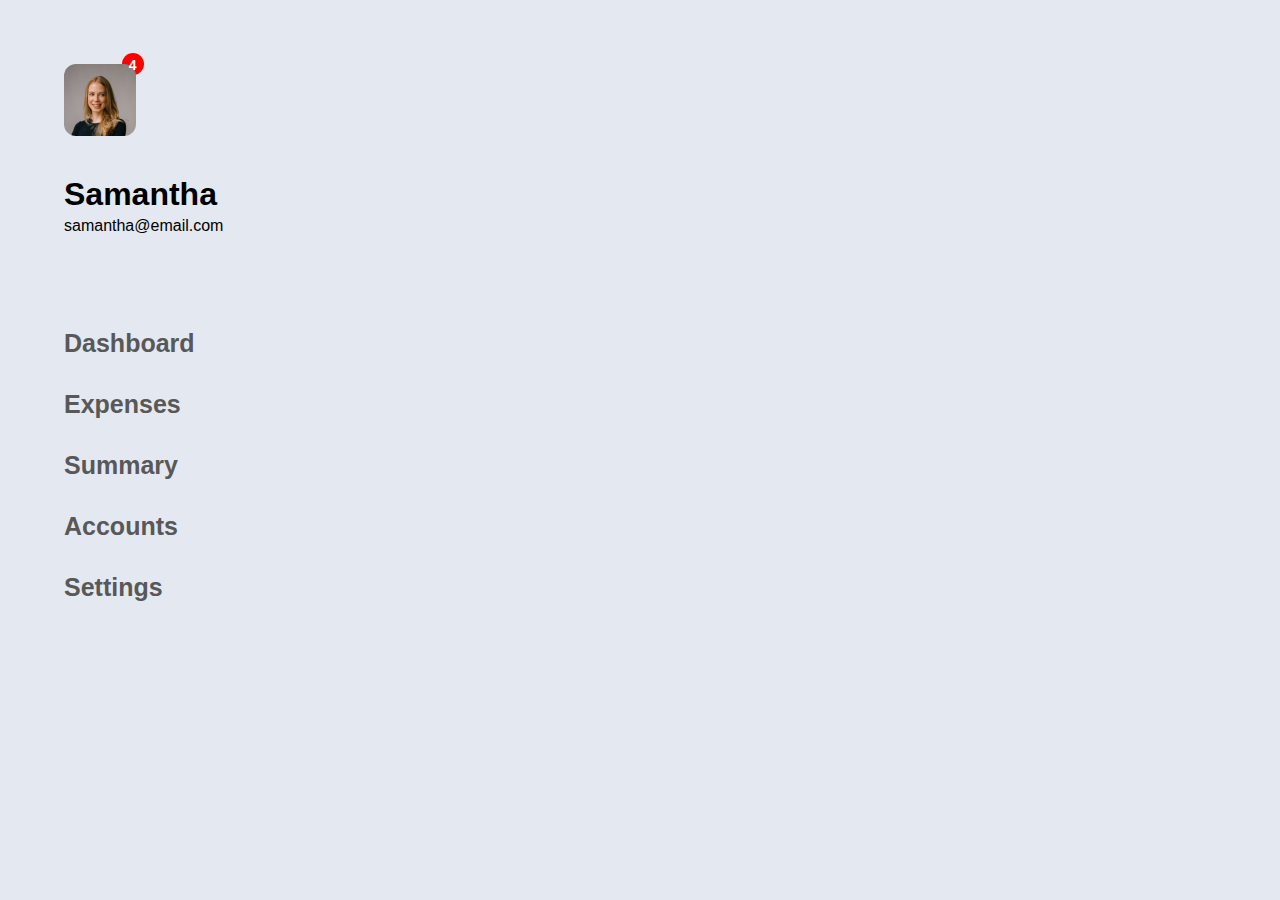
==== dashboard.html @ e0177dc8 "Merge branch 'main' into Dashboard-page-Afonso" ====
<!DOCTYPE html>
<html lang="en">
  <head>
    <meta charset="UTF-8" />
    <meta name="viewport" content="width=device-width, initial-scale=1.0" />
    <link rel="stylesheet" href="css/style.css" />
    <link rel="stylesheet" href="css/utilis.css" />
    <link rel="stylesheet" href="css/dashboard.css" />
    <link rel="preconnect" href="https://fonts.googleapis.com" />
    <link rel="preconnect" href="https://fonts.gstatic.com" crossorigin />
    <link
      href="https://fonts.googleapis.com/css2?family=Poppins:ital,wght@0,100;0,200;0,300;0,400;0,500;0,600;0,700;0,800;0,900;1,100;1,200;1,300;1,400;1,500;1,600;1,700;1,800;1,900&display=swap"
      rel="stylesheet"
    />
    <title>Document</title>
  </head>
  <body>
    <main class="main">
      <div class="menu">
        <img src="img/Bitmap.png" class="img-sama" />
        <div class="bola-menu">
          <p class="p-4">4</p>
        </div>
        <h1>Samantha</h1>
        <p class="email-sama">samantha@email.com</p>
        <nav class="nav-coluna">
          <ul>
            <li><a href="#home" class="dashboard-a">Dashboard</a></li>
            <li><a href="#sobre">Expenses</a></li>
            <li><a href="#servicos">Summary</a></li>
            <li><a href="#contato">Accounts</a></li>
            <li><a href="#contato">Settings</a></li>
          </ul>
        </nav>
      </div>
      <div class="main-page">
        <div class="main-left"></div>
        <div class="main-right"></div>
      </div>
    </main>
  </body>
</html>
---- css/style.css ----
body {
  margin: 0;
  padding: 0;
}
---- css/utilis.css ----
/* FONT SIZES */

.font-36px {
  font-size: 36px;
}

.font-20px {
  font-size: 20px;
}

.font-16px {
  font-size: 16px;
}

.font-14px {
  font-size: 14px;
}

/* FONT WEIGHTS */

.font-w400 {
  font-weight: 400;
}
.flex {
  display: flex;
}

.column {
  flex-direction: column;
}

.hover-btn:hover {
  transition: 0.3s;
  cursor: pointer;
  background-color: rgb(32, 32, 32);
}

.hover-social:hover {
  transform: scale(1.1);
  transition: 0.5s;
  cursor: pointer;
  border: 0.1px solid black;
  background-color: #e9f3ff;
}
/* TEXT COLORS */

.color-black {
  color: #0c1421;
}

.color-dark-grey {
  color: #313957;
}

.color-grey {
  color: #294957;
}

.color-light-grey {
  color: #959cb6;
}

.color-lighter-grey {
  color: #8897ad;
}

.color-white {
  color: #fff;
}
---- css/dashboard.css ----
html {
  background-color: #e4e8f1;
}

body {
  font-family: Arial, sans-serif;
}

.bola-menu {
  height: 22px;
  background-color: red;
  width: 22px;
  border-radius: 50%;
  font-size: 14px;
  font-weight: 600;
  margin-top: -70%;
  margin-left: 40%;
  margin-bottom: 70%;
}

.p-4 {
  color: white;
  text-align: center;
  padding-top: 4px;
}

.email-sama {
  margin-top: -12%;
}

.img-sama {
  border-radius: 12px;
}

.menu {
  margin-left: 5%;
  margin-top: 5%;
  max-width: 144px;
}

.nav-coluna {
  width: 200px;
  margin-top: 65%;
}

.nav-coluna ul {
  list-style-type: none;
  padding: 0;
  margin: 0;
}

.nav-coluna li {
  margin: 10px 0;
}

.nav-coluna a {
  text-decoration: none;
  color: #585858;
  display: block;
  transition: background-color 0.3s;
  font-size: 25px;
  font-weight: 600;
  margin-top: 32px;
}

.nav-coluna a:hover {
  color: black;
}
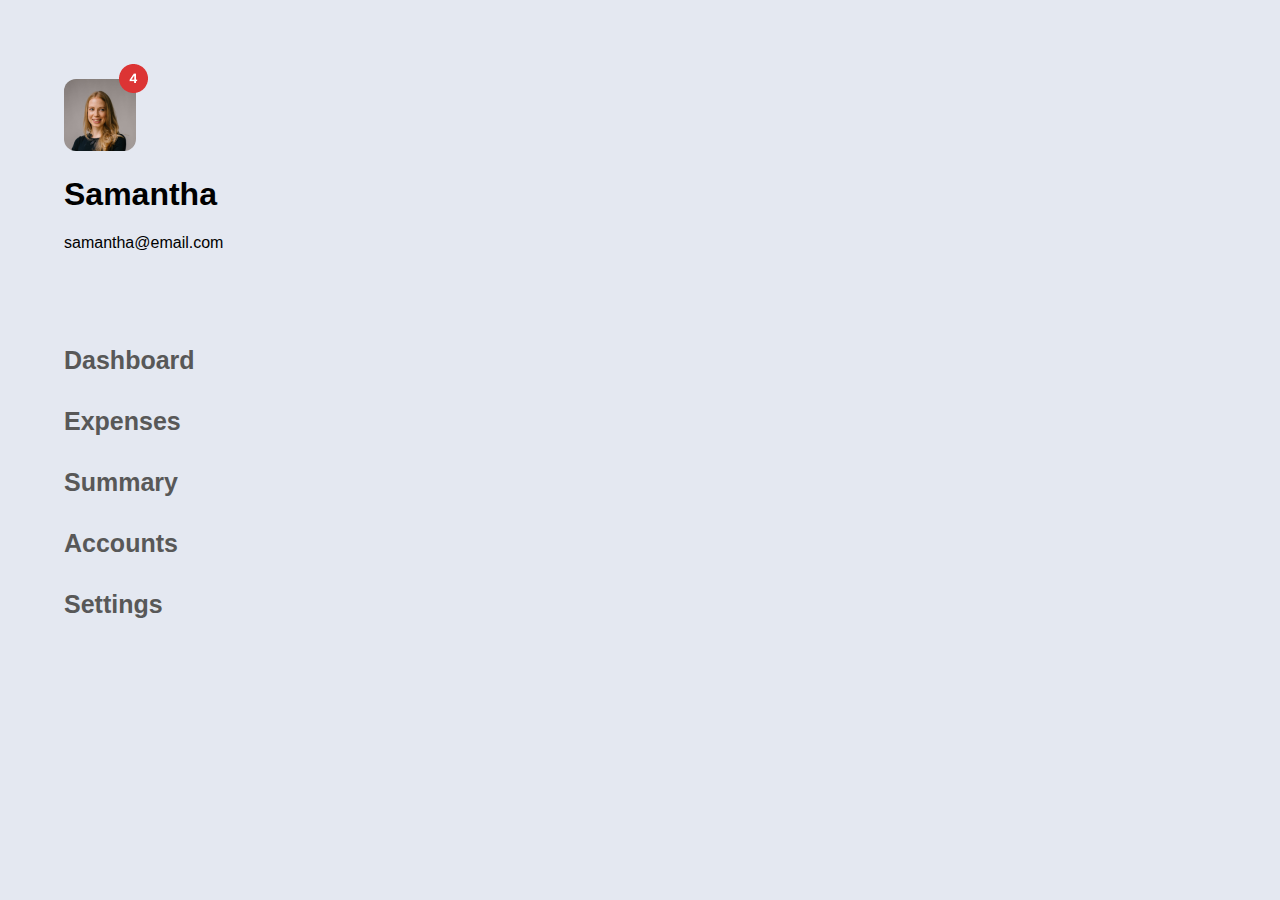
==== commit 011e72ae: "new-nav" ====
--- a/dashboard.html
+++ b/dashboard.html
@@ -18,9 +18,7 @@
     <main class="main">
       <div class="menu">
         <img src="img/Bitmap.png" class="img-sama" />
-        <div class="bola-menu">
-          <p class="p-4">4</p>
-        </div>
+        <img src="img/Notifications.png" class="notifications" />
         <h1>Samantha</h1>
         <p class="email-sama">samantha@email.com</p>
         <nav class="nav-coluna">
--- a/css/dashboard.css
+++ b/css/dashboard.css
@@ -6,26 +6,9 @@
   font-family: Arial, sans-serif;
 }
 
-.bola-menu {
-  height: 22px;
-  background-color: red;
-  width: 22px;
-  border-radius: 50%;
-  font-size: 14px;
-  font-weight: 600;
-  margin-top: -70%;
-  margin-left: 40%;
-  margin-bottom: 70%;
-}
-
-.p-4 {
-  color: white;
-  text-align: center;
-  padding-top: 4px;
-}
-
-.email-sama {
-  margin-top: -12%;
+.notifications {
+  margin-bottom: 40%;
+  margin-left: -15%;
 }
 
 .img-sama {
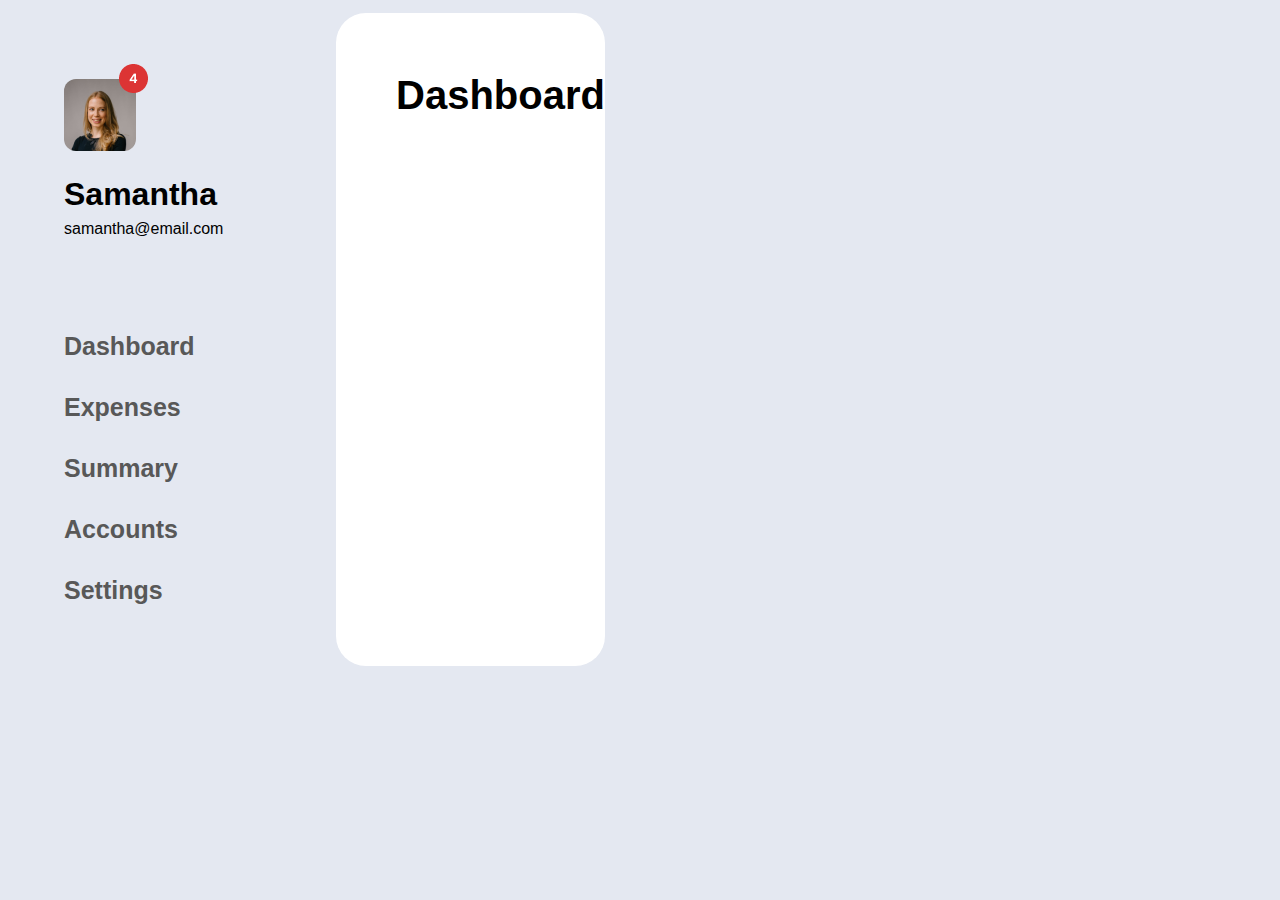
==== commit e5d5be96: "TERMINEI A VAV" ====
--- a/dashboard.html
+++ b/dashboard.html
@@ -32,6 +32,7 @@
         </nav>
       </div>
       <div class="main-page">
+        <h1 class="tit-mmain-page">Dashboard</h1>
         <div class="main-left"></div>
         <div class="main-right"></div>
       </div>
--- a/css/dashboard.css
+++ b/css/dashboard.css
@@ -9,6 +9,20 @@
 .notifications {
   margin-bottom: 40%;
   margin-left: -15%;
+}
+
+.main {
+  display: flex;
+}
+
+.p-4 {
+  color: white;
+  text-align: center;
+  padding-top: 4px;
+}
+
+.email-sama {
+  margin-top: -10%;
 }
 
 .img-sama {
@@ -49,3 +63,18 @@
 .nav-coluna a:hover {
   color: black;
 }
+
+.main-page {
+  background-color: white;
+  margin-left: 10%;
+  margin-top: 1%;
+  margin-bottom: -4%;
+  border-radius: 30px;
+}
+
+.tit-mmain-page {
+  font-size: 40px;
+  font-weight: 600;
+  margin-top: 60px;
+  margin-left: 60px;
+}
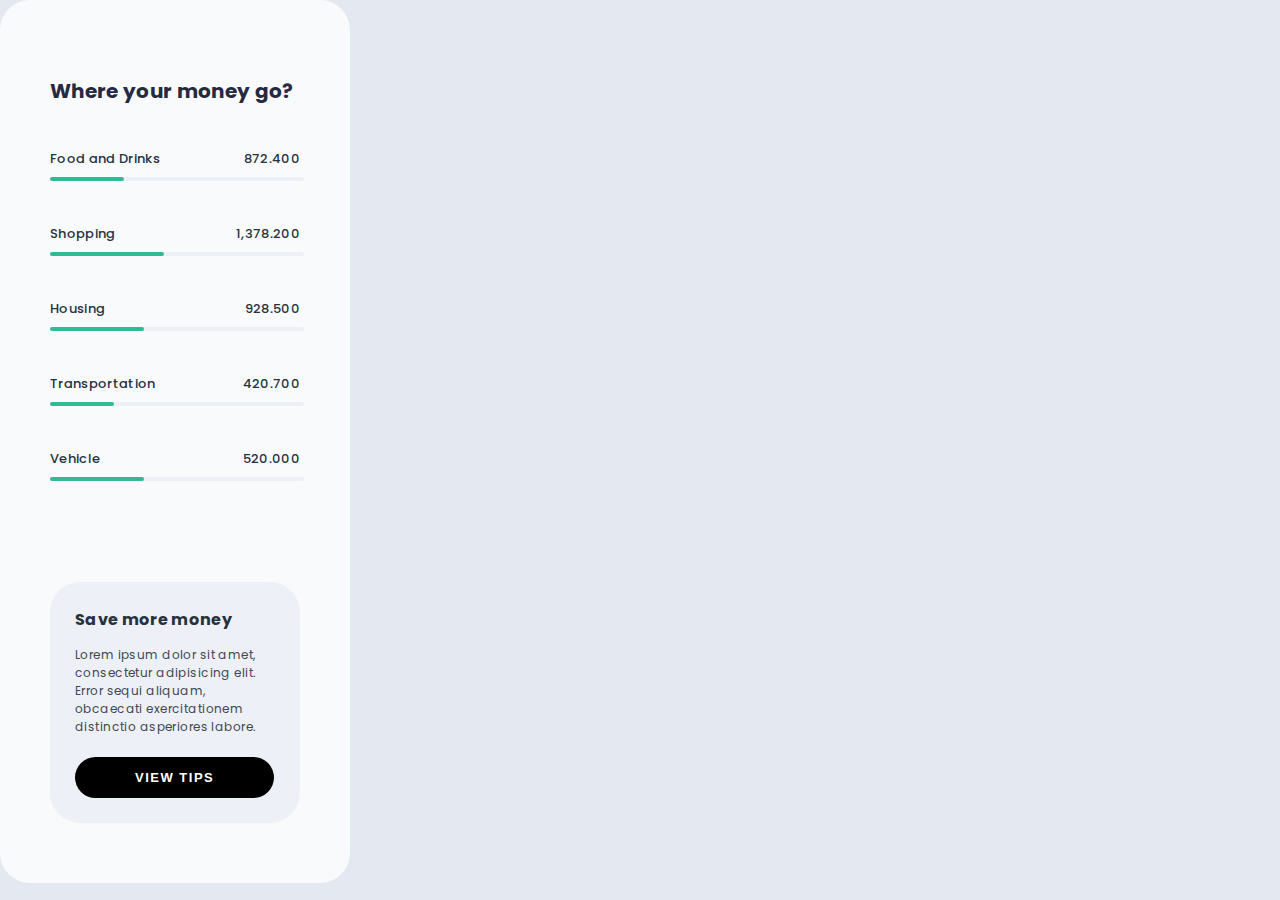
==== commit ff6f8a6b: "Finished the right of the dashboard" ====
--- a/dashboard.html
+++ b/dashboard.html
@@ -16,25 +16,72 @@
   </head>
   <body>
     <main class="main">
-      <div class="menu">
-        <img src="img/Bitmap.png" class="img-sama" />
-        <img src="img/Notifications.png" class="notifications" />
-        <h1>Samantha</h1>
-        <p class="email-sama">samantha@email.com</p>
-        <nav class="nav-coluna">
-          <ul>
-            <li><a href="#home" class="dashboard-a">Dashboard</a></li>
-            <li><a href="#sobre">Expenses</a></li>
-            <li><a href="#servicos">Summary</a></li>
-            <li><a href="#contato">Accounts</a></li>
-            <li><a href="#contato">Settings</a></li>
-          </ul>
-        </nav>
-      </div>
+      <div class="menu"></div>
       <div class="main-page">
-        <h1 class="tit-mmain-page">Dashboard</h1>
-        <div class="main-left"></div>
-        <div class="main-right"></div>
+        <div class="main-right">
+          <div class="money-slider">
+            <h3 class="font-20px">Where your money go?</h3>
+            <div class="content-slider">
+              <div class="slider-text">
+                <p>Food and Drinks</p>
+                <p>872.400</p>
+              </div>
+              <div class="slider">
+                <div class="slider-grey"></div>
+                <div class="slider-green slider-1"></div>
+              </div>
+            </div>
+            <div class="content-slider">
+              <div class="slider-text">
+                <p>Shopping</p>
+                <p>1,378.200</p>
+              </div>
+              <div class="slider">
+                <div class="slider-grey"></div>
+                <div class="slider-green slider-2"></div>
+              </div>
+            </div>
+            <div class="content-slider">
+              <div class="slider-text">
+                <p>Housing</p>
+                <p>928.500</p>
+              </div>
+              <div class="slider">
+                <div class="slider-grey"></div>
+                <div class="slider-green slider-3"></div>
+              </div>
+            </div>
+            <div class="content-slider">
+              <div class="slider-text">
+                <p>Transportation</p>
+                <p>420.700</p>
+              </div>
+              <div class="slider">
+                <div class="slider-grey"></div>
+                <div class="slider-green slider-4"></div>
+              </div>
+            </div>
+            <div class="content-slider">
+              <div class="slider-text">
+                <p>Vehicle</p>
+                <p>520.000</p>
+              </div>
+              <div class="slider">
+                <div class="slider-grey"></div>
+                <div class="slider-green slider-5"></div>
+              </div>
+            </div>
+          </div>
+          <div class="tips">
+            <h4>Save more money</h4>
+            <p>
+              Lorem ipsum dolor sit amet, consectetur adipisicing elit. Error
+              sequi aliquam, obcaecati exercitationem distinctio asperiores
+              labore.
+            </p>
+            <button class="btn-tips">VIEW TIPS</button>
+          </div>
+        </div>
       </div>
     </main>
   </body>
--- a/css/dashboard.css
+++ b/css/dashboard.css
@@ -3,78 +3,109 @@
 }
 
 body {
-  font-family: Arial, sans-serif;
+  font-family: "Poppins", sans-serif;
 }
 
-.notifications {
-  margin-bottom: 40%;
-  margin-left: -15%;
+/* MAIN RIGHT */
+
+.main-right {
+  max-width: 250px;
+  width: 100%;
+  background-color: #f9fafc;
+  border-radius: 30px;
+  padding: 76px 50px 60px 50px;
+  display: flex;
+  flex-direction: column;
+  gap: 101px;
 }
 
-.main {
+.money-slider {
   display: flex;
+  flex-direction: column;
+  gap: 30px;
 }
 
-.p-4 {
-  color: white;
-  text-align: center;
-  padding-top: 4px;
+.money-slider h3 {
+  margin: 0;
+  font-weight: 700;
+  letter-spacing: 0.33px;
+  color: #262a41;
 }
 
-.email-sama {
-  margin-top: -10%;
+.slider-text {
+  display: flex;
+  justify-content: space-between;
+  color: #273240;
+  font-weight: 500;
+  font-size: 13px;
+  letter-spacing: 0.33px;
 }
 
-.img-sama {
-  border-radius: 12px;
+.slider-text p {
+  margin-bottom: 8px;
 }
 
-.menu {
-  margin-left: 5%;
-  margin-top: 5%;
-  max-width: 144px;
+.slider {
+  position: relative;
 }
 
-.nav-coluna {
-  width: 200px;
-  margin-top: 65%;
-}
-
-.nav-coluna ul {
-  list-style-type: none;
-  padding: 0;
-  margin: 0;
-}
-
-.nav-coluna li {
-  margin: 10px 0;
-}
-
-.nav-coluna a {
-  text-decoration: none;
-  color: #585858;
-  display: block;
-  transition: background-color 0.3s;
-  font-size: 25px;
-  font-weight: 600;
-  margin-top: 32px;
-}
-
-.nav-coluna a:hover {
-  color: black;
-}
-
-.main-page {
-  background-color: white;
-  margin-left: 10%;
-  margin-top: 1%;
-  margin-bottom: -4%;
+.slider-grey {
+  width: 100%;
+  border: 2.5px solid #eceff5;
   border-radius: 30px;
 }
 
-.tit-mmain-page {
-  font-size: 40px;
+.slider-green {
+  border: 2.5px solid #31ba96;
+  position: absolute;
+  top: 0;
+  border-radius: 30px;
+}
+
+.slider-1 {
+  width: 28%;
+}
+.slider-2 {
+  width: 44%;
+}
+.slider-3 {
+  width: 36%;
+}
+.slider-4 {
+  width: 24%;
+}
+.slider-5 {
+  width: 36%;
+}
+
+.tips {
+  background-color: #edf0f6;
+  border-radius: 30px;
+  padding: 25px;
+}
+
+.tips h4 {
+  color: #273240;
+  font-size: 16px;
+  margin-top: 0;
+  margin-bottom: 14px;
+  letter-spacing: 0.34px;
+}
+
+.tips p {
+  color: #404852;
+  font-size: 12px;
+  margin-bottom: 21px;
+  letter-spacing: 0.43px;
+}
+
+.btn-tips {
+  background-color: #000;
+  border: none;
+  border-radius: 30px;
+  color: #fff;
+  font-size: 13px;
   font-weight: 600;
-  margin-top: 60px;
-  margin-left: 60px;
+  padding: 13px 60px;
+  letter-spacing: 1.5px;
 }
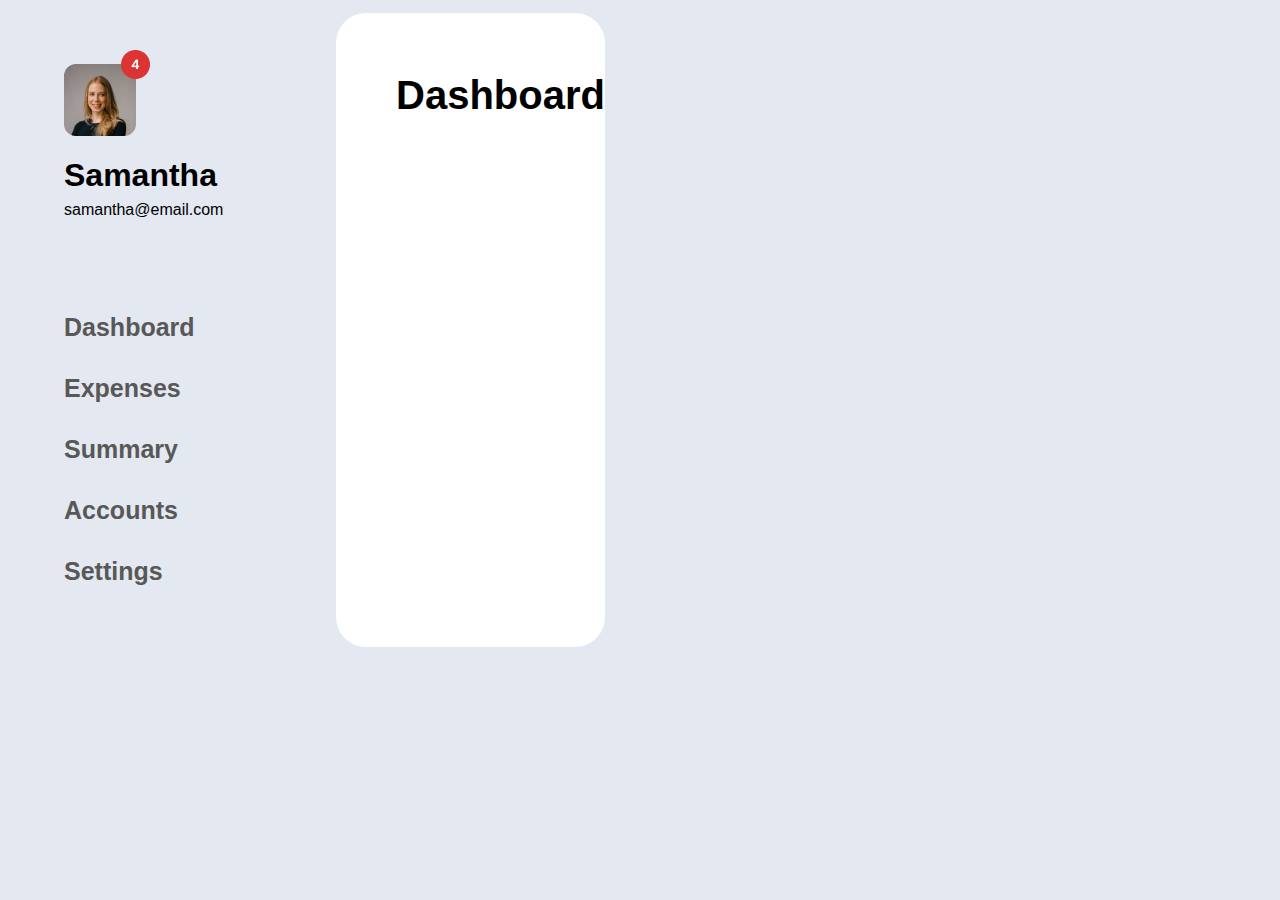
==== commit 024ca537: "Finish-nav-with-notification-good" ====
--- a/dashboard.html
+++ b/dashboard.html
@@ -16,72 +16,29 @@
   </head>
   <body>
     <main class="main">
-      <div class="menu"></div>
+      <div class="menu">
+        <div class="user-details">
+          <img src="img/Bitmap.png" class="img-user" />
+          <img src="img/Notifications.png" class="img-notifications" />
+        </div>
+        <div>
+          <h1>Samantha</h1>
+          <p class="email-sama">samantha@email.com</p>
+          <nav class="nav-coluna">
+            <ul>
+              <li><a href="#home" class="dashboard-a">Dashboard</a></li>
+              <li><a href="#sobre">Expenses</a></li>
+              <li><a href="#servicos">Summary</a></li>
+              <li><a href="#contato">Accounts</a></li>
+              <li><a href="#contato">Settings</a></li>
+            </ul>
+          </nav>
+        </div>
+      </div>
       <div class="main-page">
-        <div class="main-right">
-          <div class="money-slider">
-            <h3 class="font-20px">Where your money go?</h3>
-            <div class="content-slider">
-              <div class="slider-text">
-                <p>Food and Drinks</p>
-                <p>872.400</p>
-              </div>
-              <div class="slider">
-                <div class="slider-grey"></div>
-                <div class="slider-green slider-1"></div>
-              </div>
-            </div>
-            <div class="content-slider">
-              <div class="slider-text">
-                <p>Shopping</p>
-                <p>1,378.200</p>
-              </div>
-              <div class="slider">
-                <div class="slider-grey"></div>
-                <div class="slider-green slider-2"></div>
-              </div>
-            </div>
-            <div class="content-slider">
-              <div class="slider-text">
-                <p>Housing</p>
-                <p>928.500</p>
-              </div>
-              <div class="slider">
-                <div class="slider-grey"></div>
-                <div class="slider-green slider-3"></div>
-              </div>
-            </div>
-            <div class="content-slider">
-              <div class="slider-text">
-                <p>Transportation</p>
-                <p>420.700</p>
-              </div>
-              <div class="slider">
-                <div class="slider-grey"></div>
-                <div class="slider-green slider-4"></div>
-              </div>
-            </div>
-            <div class="content-slider">
-              <div class="slider-text">
-                <p>Vehicle</p>
-                <p>520.000</p>
-              </div>
-              <div class="slider">
-                <div class="slider-grey"></div>
-                <div class="slider-green slider-5"></div>
-              </div>
-            </div>
-          </div>
-          <div class="tips">
-            <h4>Save more money</h4>
-            <p>
-              Lorem ipsum dolor sit amet, consectetur adipisicing elit. Error
-              sequi aliquam, obcaecati exercitationem distinctio asperiores
-              labore.
-            </p>
-            <button class="btn-tips">VIEW TIPS</button>
-          </div>
-        </div>
+        <h1 class="tit-mmain-page">Dashboard</h1>
+        <div class="main-left"></div>
+        <div class="main-right"></div>
       </div>
     </main>
   </body>
--- a/css/dashboard.css
+++ b/css/dashboard.css
@@ -3,109 +3,84 @@
 }
 
 body {
-  font-family: "Poppins", sans-serif;
+  font-family: Arial, sans-serif;
 }
 
-/* MAIN RIGHT */
-
-.main-right {
-  max-width: 250px;
-  width: 100%;
-  background-color: #f9fafc;
-  border-radius: 30px;
-  padding: 76px 50px 60px 50px;
-  display: flex;
-  flex-direction: column;
-  gap: 101px;
+.user-details {
+  position: relative;
+  width: 72px;
+  height: 72px;
+}
+.user-details .img-notifications {
+  position: absolute;
+  top: -14px;
+  right: -14px;
 }
 
-.money-slider {
-  display: flex;
-  flex-direction: column;
-  gap: 30px;
+.user-details .img-user {
+  border-radius: 12px;
 }
 
-.money-slider h3 {
-  margin: 0;
-  font-weight: 700;
-  letter-spacing: 0.33px;
-  color: #262a41;
+.main {
+  display: flex;
 }
 
-.slider-text {
-  display: flex;
-  justify-content: space-between;
-  color: #273240;
-  font-weight: 500;
-  font-size: 13px;
-  letter-spacing: 0.33px;
+.p-4 {
+  color: white;
+  text-align: center;
+  padding-top: 4px;
 }
 
-.slider-text p {
-  margin-bottom: 8px;
+.email-sama {
+  margin-top: -10%;
 }
 
-.slider {
-  position: relative;
+.menu {
+  margin-left: 5%;
+  margin-top: 5%;
+  max-width: 144px;
 }
 
-.slider-grey {
-  width: 100%;
-  border: 2.5px solid #eceff5;
+.nav-coluna {
+  width: 200px;
+  margin-top: 65%;
+}
+
+.nav-coluna ul {
+  list-style-type: none;
+  padding: 0;
+  margin: 0;
+}
+
+.nav-coluna li {
+  margin: 10px 0;
+}
+
+.nav-coluna a {
+  text-decoration: none;
+  color: #585858;
+  display: block;
+  transition: background-color 0.3s;
+  font-size: 25px;
+  font-weight: 600;
+  margin-top: 32px;
+}
+
+.nav-coluna a:hover {
+  color: black;
+}
+
+.main-page {
+  background-color: white;
+  margin-left: 10%;
+  margin-top: 1%;
+  margin-bottom: -4%;
   border-radius: 30px;
 }
 
-.slider-green {
-  border: 2.5px solid #31ba96;
-  position: absolute;
-  top: 0;
-  border-radius: 30px;
+.tit-mmain-page {
+  font-size: 40px;
+  font-weight: 600;
+  margin-top: 60px;
+  margin-left: 60px;
 }
-
-.slider-1 {
-  width: 28%;
-}
-.slider-2 {
-  width: 44%;
-}
-.slider-3 {
-  width: 36%;
-}
-.slider-4 {
-  width: 24%;
-}
-.slider-5 {
-  width: 36%;
-}
-
-.tips {
-  background-color: #edf0f6;
-  border-radius: 30px;
-  padding: 25px;
-}
-
-.tips h4 {
-  color: #273240;
-  font-size: 16px;
-  margin-top: 0;
-  margin-bottom: 14px;
-  letter-spacing: 0.34px;
-}
-
-.tips p {
-  color: #404852;
-  font-size: 12px;
-  margin-bottom: 21px;
-  letter-spacing: 0.43px;
-}
-
-.btn-tips {
-  background-color: #000;
-  border: none;
-  border-radius: 30px;
-  color: #fff;
-  font-size: 13px;
-  font-weight: 600;
-  padding: 13px 60px;
-  letter-spacing: 1.5px;
-}
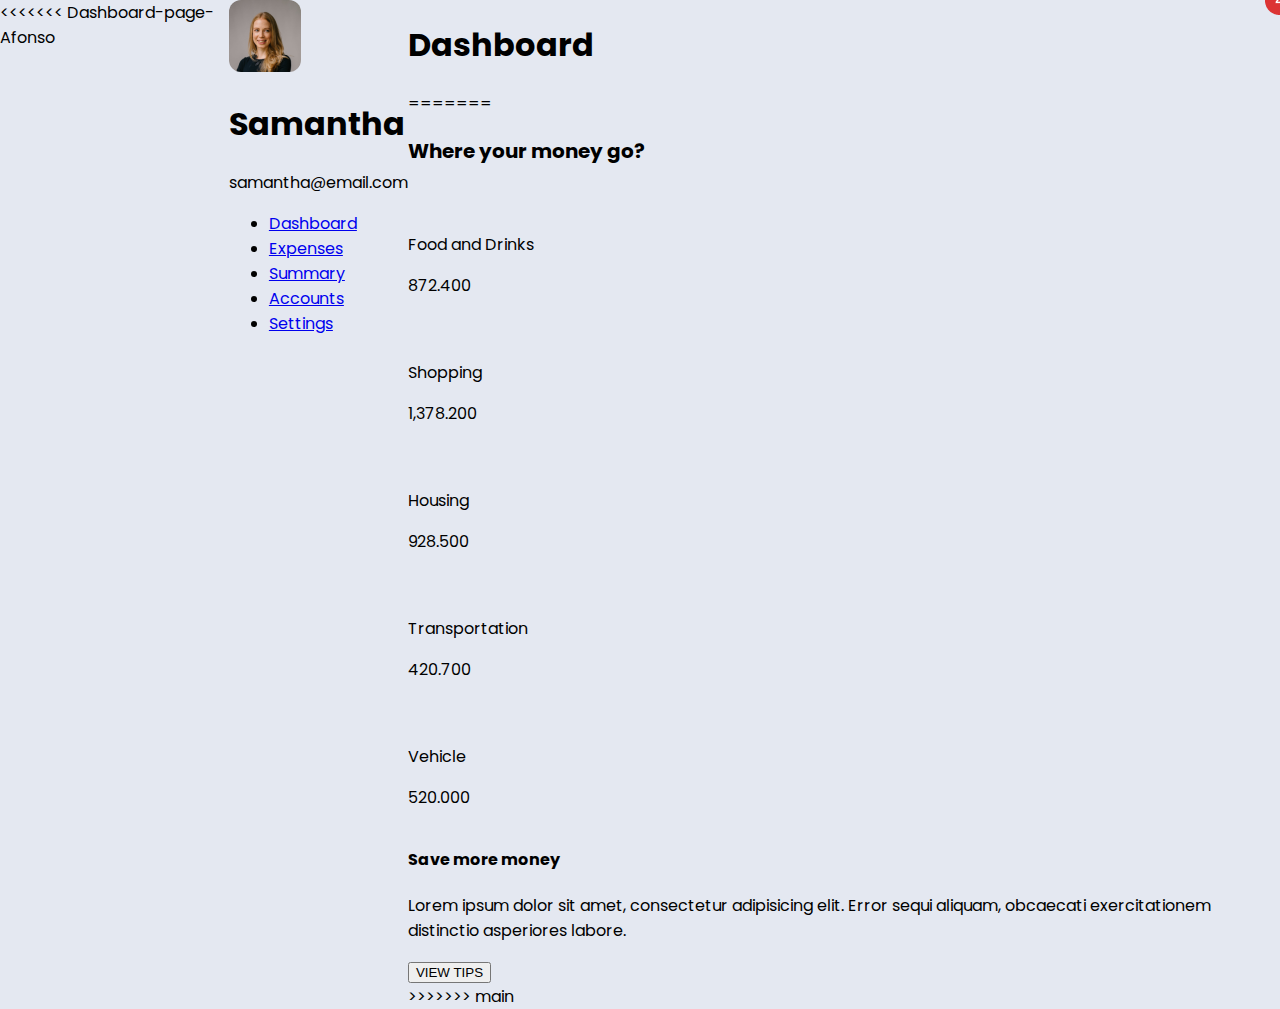
==== commit 7e112837: "Merge branch 'main' into Dashboard-page-Afonso" ====
--- a/dashboard.html
+++ b/dashboard.html
@@ -16,6 +16,7 @@
   </head>
   <body>
     <main class="main">
+<<<<<<< Dashboard-page-Afonso
       <div class="menu">
         <div class="user-details">
           <img src="img/Bitmap.png" class="img-user" />
@@ -39,6 +40,74 @@
         <h1 class="tit-mmain-page">Dashboard</h1>
         <div class="main-left"></div>
         <div class="main-right"></div>
+=======
+      <div class="menu"></div>
+      <div class="main-page">
+        <div class="main-right">
+          <div class="money-slider">
+            <h3 class="font-20px">Where your money go?</h3>
+            <div class="content-slider">
+              <div class="slider-text">
+                <p>Food and Drinks</p>
+                <p>872.400</p>
+              </div>
+              <div class="slider">
+                <div class="slider-grey"></div>
+                <div class="slider-green slider-1"></div>
+              </div>
+            </div>
+            <div class="content-slider">
+              <div class="slider-text">
+                <p>Shopping</p>
+                <p>1,378.200</p>
+              </div>
+              <div class="slider">
+                <div class="slider-grey"></div>
+                <div class="slider-green slider-2"></div>
+              </div>
+            </div>
+            <div class="content-slider">
+              <div class="slider-text">
+                <p>Housing</p>
+                <p>928.500</p>
+              </div>
+              <div class="slider">
+                <div class="slider-grey"></div>
+                <div class="slider-green slider-3"></div>
+              </div>
+            </div>
+            <div class="content-slider">
+              <div class="slider-text">
+                <p>Transportation</p>
+                <p>420.700</p>
+              </div>
+              <div class="slider">
+                <div class="slider-grey"></div>
+                <div class="slider-green slider-4"></div>
+              </div>
+            </div>
+            <div class="content-slider">
+              <div class="slider-text">
+                <p>Vehicle</p>
+                <p>520.000</p>
+              </div>
+              <div class="slider">
+                <div class="slider-grey"></div>
+                <div class="slider-green slider-5"></div>
+              </div>
+            </div>
+          </div>
+          <div class="tips">
+            <h4>Save more money</h4>
+            <p>
+              Lorem ipsum dolor sit amet, consectetur adipisicing elit. Error
+              sequi aliquam, obcaecati exercitationem distinctio asperiores
+              labore.
+            </p>
+            <button class="btn-tips">VIEW TIPS</button>
+          </div>
+        </div>
+>>>>>>> main
       </div>
     </main>
   </body>
--- a/css/dashboard.css
+++ b/css/dashboard.css
@@ -3,9 +3,10 @@
 }
 
 body {
-  font-family: Arial, sans-serif;
+  font-family: "Poppins", sans-serif;
 }
 
+<<<<<<< Dashboard-page-Afonso
 .user-details {
   position: relative;
   width: 72px;
@@ -23,51 +24,121 @@
 
 .main {
   display: flex;
+=======
+/* MAIN RIGHT */
+
+.main-right {
+  max-width: 250px;
+  width: 100%;
+  background-color: #f9fafc;
+  border-radius: 30px;
+  padding: 76px 50px 60px 50px;
+  display: flex;
+  flex-direction: column;
+  gap: 101px;
+>>>>>>> main
 }
 
-.p-4 {
-  color: white;
-  text-align: center;
-  padding-top: 4px;
+.money-slider {
+  display: flex;
+  flex-direction: column;
+  gap: 30px;
 }
 
+<<<<<<< Dashboard-page-Afonso
 .email-sama {
   margin-top: -10%;
+=======
+.money-slider h3 {
+  margin: 0;
+  font-weight: 700;
+  letter-spacing: 0.33px;
+  color: #262a41;
 }
 
-.menu {
-  margin-left: 5%;
-  margin-top: 5%;
-  max-width: 144px;
+.slider-text {
+  display: flex;
+  justify-content: space-between;
+  color: #273240;
+  font-weight: 500;
+  font-size: 13px;
+  letter-spacing: 0.33px;
+>>>>>>> main
 }
 
+.slider-text p {
+  margin-bottom: 8px;
+}
+
+<<<<<<< Dashboard-page-Afonso
 .nav-coluna {
   width: 200px;
   margin-top: 65%;
+=======
+.slider {
+  position: relative;
+>>>>>>> main
 }
 
-.nav-coluna ul {
-  list-style-type: none;
-  padding: 0;
-  margin: 0;
+.slider-grey {
+  width: 100%;
+  border: 2.5px solid #eceff5;
+  border-radius: 30px;
 }
 
-.nav-coluna li {
-  margin: 10px 0;
+.slider-green {
+  border: 2.5px solid #31ba96;
+  position: absolute;
+  top: 0;
+  border-radius: 30px;
 }
 
-.nav-coluna a {
-  text-decoration: none;
-  color: #585858;
-  display: block;
-  transition: background-color 0.3s;
-  font-size: 25px;
-  font-weight: 600;
-  margin-top: 32px;
+.slider-1 {
+  width: 28%;
+}
+.slider-2 {
+  width: 44%;
+}
+.slider-3 {
+  width: 36%;
+}
+.slider-4 {
+  width: 24%;
+}
+.slider-5 {
+  width: 36%;
 }
 
-.nav-coluna a:hover {
-  color: black;
+.tips {
+  background-color: #edf0f6;
+  border-radius: 30px;
+  padding: 25px;
+}
+
+.tips h4 {
+  color: #273240;
+  font-size: 16px;
+  margin-top: 0;
+  margin-bottom: 14px;
+  letter-spacing: 0.34px;
+}
+
+.tips p {
+  color: #404852;
+  font-size: 12px;
+  margin-bottom: 21px;
+  letter-spacing: 0.43px;
+}
+
+.btn-tips {
+  background-color: #000;
+  border: none;
+  border-radius: 30px;
+  color: #fff;
+  font-size: 13px;
+  font-weight: 600;
+  padding: 13px 60px;
+  letter-spacing: 1.5px;
 }
 
 .main-page {
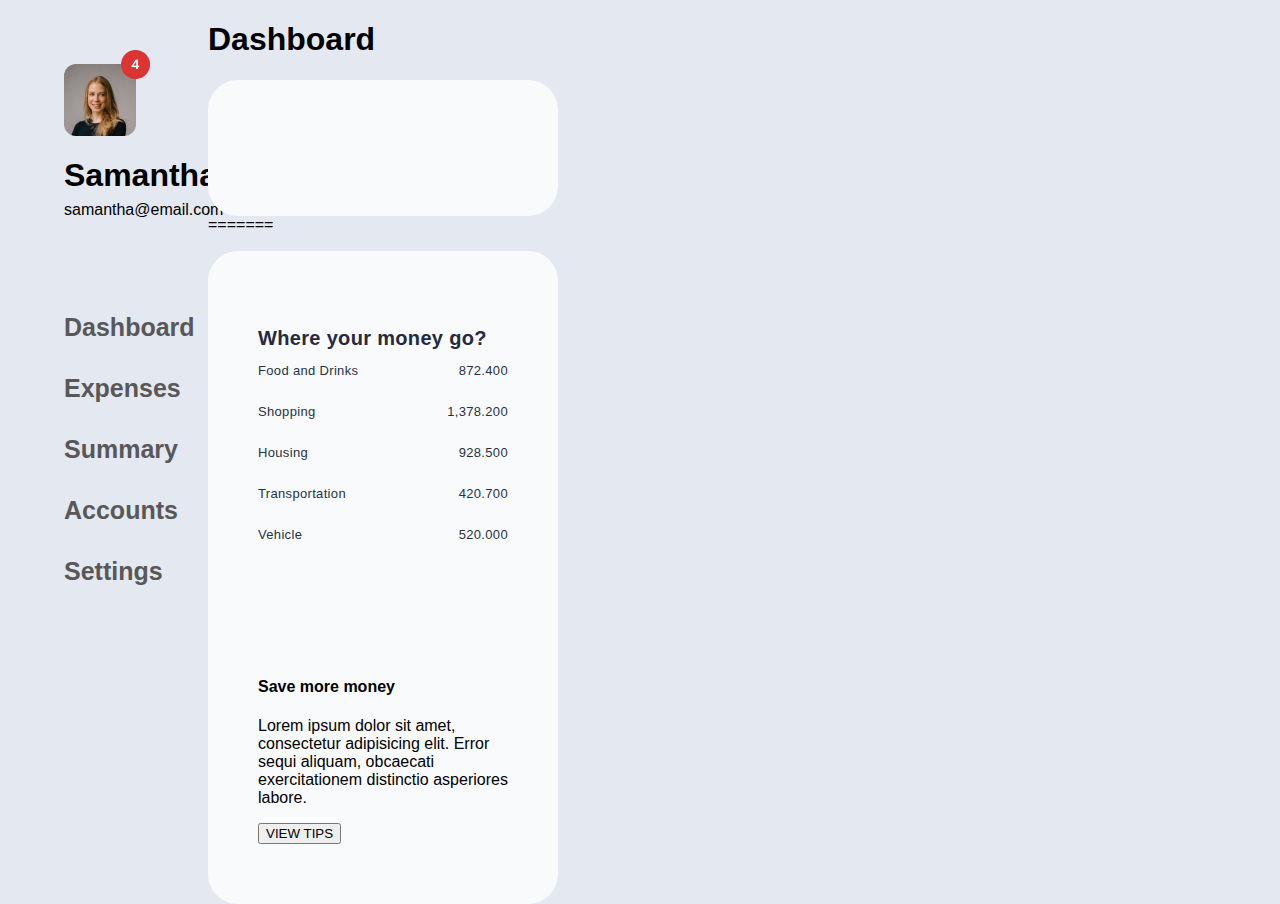
==== commit 9ed85967: "COMMIT AGAIN" ====
--- a/dashboard.html
+++ b/dashboard.html
@@ -16,7 +16,6 @@
   </head>
   <body>
     <main class="main">
-<<<<<<< Dashboard-page-Afonso
       <div class="menu">
         <div class="user-details">
           <img src="img/Bitmap.png" class="img-user" />
@@ -107,7 +106,6 @@
             <button class="btn-tips">VIEW TIPS</button>
           </div>
         </div>
->>>>>>> main
       </div>
     </main>
   </body>
--- a/css/dashboard.css
+++ b/css/dashboard.css
@@ -3,10 +3,9 @@
 }
 
 body {
-  font-family: "Poppins", sans-serif;
+  font-family: Arial, sans-serif;
 }
 
-<<<<<<< Dashboard-page-Afonso
 .user-details {
   position: relative;
   width: 72px;
@@ -24,8 +23,7 @@
 
 .main {
   display: flex;
-=======
-/* MAIN RIGHT */
+}
 
 .main-right {
   max-width: 250px;
@@ -36,19 +34,12 @@
   display: flex;
   flex-direction: column;
   gap: 101px;
->>>>>>> main
 }
 
-.money-slider {
-  display: flex;
-  flex-direction: column;
-  gap: 30px;
+.email-sama {
+  margin-top: -10%;
 }
 
-<<<<<<< Dashboard-page-Afonso
-.email-sama {
-  margin-top: -10%;
-=======
 .money-slider h3 {
   margin: 0;
   font-weight: 700;
@@ -63,95 +54,48 @@
   font-weight: 500;
   font-size: 13px;
   letter-spacing: 0.33px;
->>>>>>> main
 }
 
-.slider-text p {
-  margin-bottom: 8px;
-}
-
-<<<<<<< Dashboard-page-Afonso
 .nav-coluna {
   width: 200px;
   margin-top: 65%;
-=======
+}
+
 .slider {
   position: relative;
->>>>>>> main
 }
 
-.slider-grey {
-  width: 100%;
-  border: 2.5px solid #eceff5;
-  border-radius: 30px;
+.menu {
+  margin-left: 5%;
+  margin-top: 5%;
+  max-width: 144px;
 }
 
-.slider-green {
-  border: 2.5px solid #31ba96;
-  position: absolute;
-  top: 0;
-  border-radius: 30px;
+.nav-coluna {
+  width: 200px;
+  margin-top: 65%;
 }
 
-.slider-1 {
-  width: 28%;
-}
-.slider-2 {
-  width: 44%;
-}
-.slider-3 {
-  width: 36%;
-}
-.slider-4 {
-  width: 24%;
-}
-.slider-5 {
-  width: 36%;
+.nav-coluna ul {
+  list-style-type: none;
+  padding: 0;
+  margin: 0;
 }
 
-.tips {
-  background-color: #edf0f6;
-  border-radius: 30px;
-  padding: 25px;
+.nav-coluna li {
+  margin: 10px 0;
 }
 
-.tips h4 {
-  color: #273240;
-  font-size: 16px;
-  margin-top: 0;
-  margin-bottom: 14px;
-  letter-spacing: 0.34px;
+.nav-coluna a {
+  text-decoration: none;
+  color: #585858;
+  display: block;
+  transition: background-color 0.3s;
+  font-size: 25px;
+  font-weight: 600;
+  margin-top: 32px;
 }
 
-.tips p {
-  color: #404852;
-  font-size: 12px;
-  margin-bottom: 21px;
-  letter-spacing: 0.43px;
+.nav-coluna a:hover {
+  color: black;
 }
-
-.btn-tips {
-  background-color: #000;
-  border: none;
-  border-radius: 30px;
-  color: #fff;
-  font-size: 13px;
-  font-weight: 600;
-  padding: 13px 60px;
-  letter-spacing: 1.5px;
-}
-
-.main-page {
-  background-color: white;
-  margin-left: 10%;
-  margin-top: 1%;
-  margin-bottom: -4%;
-  border-radius: 30px;
-}
-
-.tit-mmain-page {
-  font-size: 40px;
-  font-weight: 600;
-  margin-top: 60px;
-  margin-left: 60px;
-}
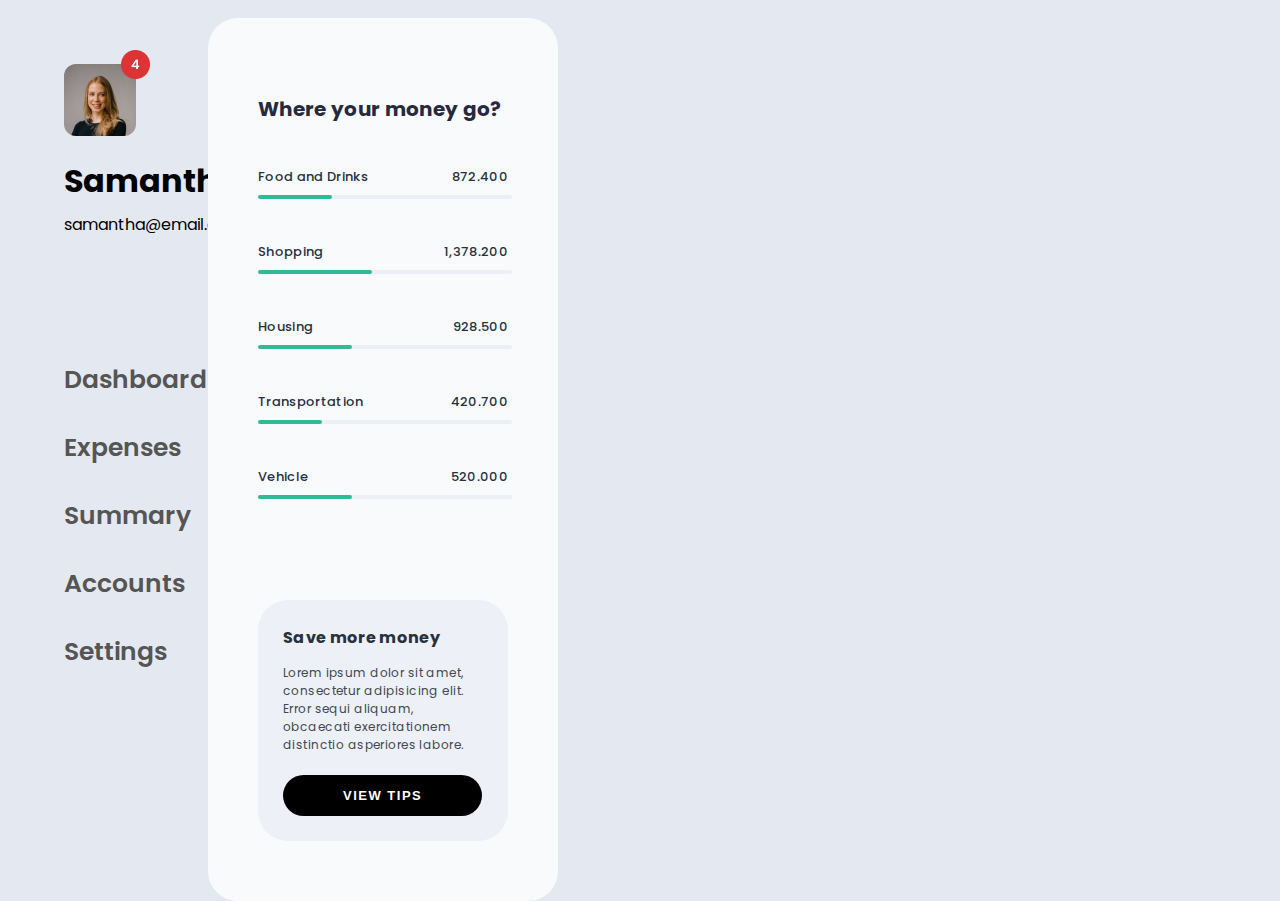
==== commit 38e3c123: "one advanced" ====
--- a/dashboard.html
+++ b/dashboard.html
@@ -27,19 +27,16 @@
           <nav class="nav-coluna">
             <ul>
               <li><a href="#home" class="dashboard-a">Dashboard</a></li>
-              <li><a href="#sobre">Expenses</a></li>
-              <li><a href="#servicos">Summary</a></li>
-              <li><a href="#contato">Accounts</a></li>
-              <li><a href="#contato">Settings</a></li>
+              <li><a href="#sobre" class="dashboard-a">Expenses</a></li>
+              <li><a href="#servicos" class="dashboard-a">Summary</a></li>
+              <li><a href="#contato" class="dashboard-a">Accounts</a></li>
+              <li><a href="#contato" class="dashboard-a">Settings</a></li>
             </ul>
           </nav>
         </div>
       </div>
       <div class="main-page">
-        <h1 class="tit-mmain-page">Dashboard</h1>
         <div class="main-left"></div>
-        <div class="main-right"></div>
-=======
       <div class="menu"></div>
       <div class="main-page">
         <div class="main-right">
--- a/css/dashboard.css
+++ b/css/dashboard.css
@@ -3,7 +3,7 @@
 }
 
 body {
-  font-family: Arial, sans-serif;
+  font-family: "Poppins", sans-serif;
 }
 
 .user-details {
@@ -36,8 +36,21 @@
   gap: 101px;
 }
 
+.money-slider {
+  display: flex;
+  flex-direction: column;
+  gap: 30px;
+}
+
 .email-sama {
   margin-top: -10%;
+}
+
+.money-slider h3 {
+  margin: 0;
+  font-weight: 700;
+  letter-spacing: 0.33px;
+  color: #262a41;
 }
 
 .money-slider h3 {
@@ -56,9 +69,30 @@
   letter-spacing: 0.33px;
 }
 
+nav ul {
+  list-style: none;
+  margin-left: -40px;
+}
+
+nav ul li {
+  padding-top: 30px;
+}
+
+nav a {
+  text-decoration: none;
+  color: #555555;
+  font-weight: 600;
+}
+
+nav a:hover {
+  text-decoration: none;
+  color: #000000;
+}
+
 .nav-coluna {
   width: 200px;
   margin-top: 65%;
+  font-size: 25px;
 }
 
 .slider {
@@ -71,31 +105,76 @@
   max-width: 144px;
 }
 
+.slider-text p {
+  margin-bottom: 8px;
+}
+
 .nav-coluna {
   width: 200px;
   margin-top: 65%;
 }
 
-.nav-coluna ul {
-  list-style-type: none;
-  padding: 0;
-  margin: 0;
+.slider {
+  position: relative;
 }
 
-.nav-coluna li {
-  margin: 10px 0;
+.slider-grey {
+  width: 100%;
+  border: 2.5px solid #eceff5;
+  border-radius: 30px;
 }
 
-.nav-coluna a {
-  text-decoration: none;
-  color: #585858;
-  display: block;
-  transition: background-color 0.3s;
-  font-size: 25px;
-  font-weight: 600;
-  margin-top: 32px;
+.slider-green {
+  border: 2.5px solid #31ba96;
+  position: absolute;
+  top: 0;
+  border-radius: 30px;
 }
 
-.nav-coluna a:hover {
-  color: black;
+.slider-1 {
+  width: 28%;
 }
+.slider-2 {
+  width: 44%;
+}
+.slider-3 {
+  width: 36%;
+}
+.slider-4 {
+  width: 24%;
+}
+.slider-5 {
+  width: 36%;
+}
+
+.tips {
+  background-color: #edf0f6;
+  border-radius: 30px;
+  padding: 25px;
+}
+
+.tips h4 {
+  color: #273240;
+  font-size: 16px;
+  margin-top: 0;
+  margin-bottom: 14px;
+  letter-spacing: 0.34px;
+}
+
+.tips p {
+  color: #404852;
+  font-size: 12px;
+  margin-bottom: 21px;
+  letter-spacing: 0.43px;
+}
+
+.btn-tips {
+  background-color: #000;
+  border: none;
+  border-radius: 30px;
+  color: #fff;
+  font-size: 13px;
+  font-weight: 600;
+  padding: 13px 60px;
+  letter-spacing: 1.5px;
+}
